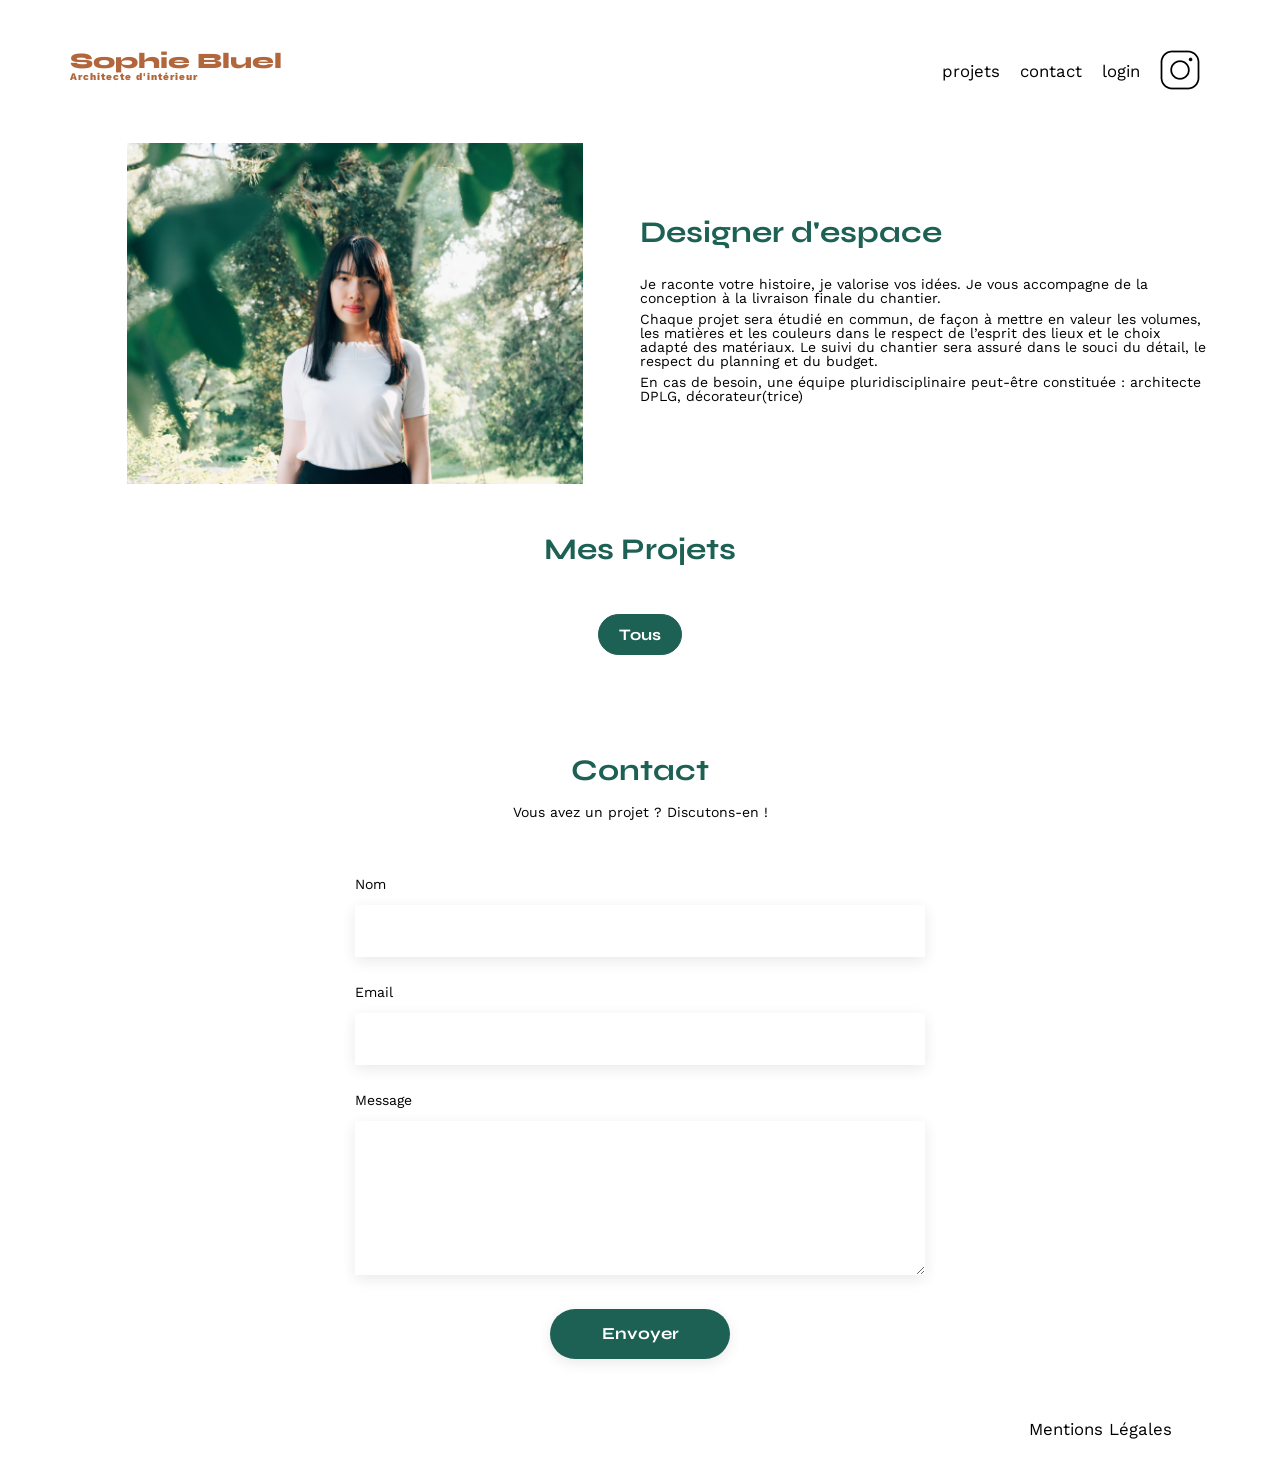
==== FrontEnd/index.html @ 62187656 "feat: portfolio Sophie Bluel - galerie dynamique, filtres, login, modale admin" ====
<!DOCTYPE html>
<html lang="fr">
<head>
	<meta charset="UTF-8">
	<title>Sophie Bluel - Architecte d'intérieur</title>
	<meta name="viewport" content="width=device-width, initial-scale=1.0">
	<link rel="preconnect" href="https://fonts.googleapis.com">
	<link rel="preconnect" href="https://fonts.gstatic.com" crossorigin>
	<link href="https://fonts.googleapis.com/css2?family=Syne:wght@700;800&family=Work+Sans&display=swap" rel="stylesheet">
	<meta name="description" content="">
	<link rel="stylesheet" href="https://cdnjs.cloudflare.com/ajax/libs/font-awesome/6.2.1/css/all.min.css">
	<link rel="stylesheet" href="./assets/style.css">
	<script src="./assets/script.js" defer></script>
</head>
<body>
<div id="admin-bar" class="admin-bar" style="display: none;">
	<i class="fa-regular fa-pen-to-square"></i>
	<span>Mode édition</span>
</div>
<header>
	<h1>Sophie Bluel <span>Architecte d'intérieur</span></h1>
	<nav>
		<ul>
			<li><a href="#portfolio">projets</a></li>
			<li><a href="#contact">contact</a></li>
			<li id="nav-login"><a href="login.html">login</a></li>
			<li><img src="./assets/icons/instagram.png" alt="Instagram"></li>
		</ul>
	</nav>
</header>
<main>
	<section id="introduction">
		<figure>
			<img src="./assets/images/sophie-bluel.png" alt="">
		</figure>
		<article>
			<h2>Designer d'espace</h2>
			<p>Je raconte votre histoire, je valorise vos idées. Je vous accompagne de la conception à la livraison finale du chantier.</p>
			<p>Chaque projet sera étudié en commun, de façon à mettre en valeur les volumes, les matières et les couleurs dans le respect de l’esprit des lieux et le choix adapté des matériaux. Le suivi du chantier sera assuré dans le souci du détail, le respect du planning et du budget.</p>
			<p>En cas de besoin, une équipe pluridisciplinaire peut-être constituée : architecte DPLG, décorateur(trice)</p>
		</article>
	</section>
	<section id="portfolio">
		<div class="portfolio-header">
			<h2>Mes Projets</h2>
			<button id="edit-projects-btn" class="edit-btn" style="display: none;">
				<i class="fa-regular fa-pen-to-square"></i> modifier
			</button>
		</div>
		<div class="filters"></div>
		<div class="gallery">
			<!-- Works will be injected here dynamically -->
		</div>
	</section>
	<section id="contact">
		<h2>Contact</h2>
		<p>Vous avez un projet ? Discutons-en !</p>
		<form action="#" method="post">
			<label for="name">Nom</label>
			<input type="text" name="name" id="name">
			<label for="email">Email</label>
			<input type="email" name="email" id="email">
			<label for="message">Message</label>
			<textarea name="message" id="message" cols="30" rows="10"></textarea>
			<input type="submit" value="Envoyer">
		</form>
	</section>
</main>

<footer>
	<nav>
		<ul>
			<li>Mentions Légales</li>
		</ul>
	</nav>
</footer>

<div id="modal" class="modal" aria-hidden="true" role="dialog" style="display: none;">
	<div class="modal-wrapper">
		<button class="close-modal"><i class="fa-solid fa-xmark"></i></button>
		
		<div id="modal-view-gallery">
			<h3 class="modal-title">Galerie photo</h3>
			<div class="modal-gallery"></div>
			<hr>
			<button class="add-photo-btn">Ajouter une photo</button>
		</div>
		
		<div id="modal-view-add" style="display: none;">
			<button class="back-modal"><i class="fa-solid fa-arrow-left"></i></button>
			<h3 class="modal-title">Ajout photo</h3>
			<form id="add-project-form">
				<div class="file-upload-container">
					<i class="fa-regular fa-image file-icon"></i>
					<label for="image-upload" class="upload-btn">+ Ajouter photo</label>
					<input type="file" id="image-upload" name="image-upload" accept="image/png, image/jpeg" style="display:none;" required>
					<p class="file-info">jpg, png : 4mo max</p>
					<img id="image-preview" src="" alt="preview" style="display:none;">
				</div>
				
				<div class="form-group">
					<label for="title">Titre</label>
					<input type="text" id="title" name="title" required>
				</div>
				
				<div class="form-group">
					<label for="category">Catégorie</label>
					<select id="category" name="category" required></select>
				</div>
				
				<hr>
				<input type="submit" value="Valider" id="submit-project" class="submit-btn" disabled>
			</form>
		</div>
	</div>
</div>

</body>
</html>
---- FrontEnd/assets/style.css ----
/* http://meyerweb.com/eric/tools/css/reset/
   v2.0 | 20110126
   License: none (public domain)
*/

html, body, div, span, applet, object, iframe,
h1, h2, h3, h4, h5, h6, p, blockquote, pre,
a, abbr, acronym, address, big, cite, code,
del, dfn, em, img, ins, kbd, q, s, samp,
small, strike, strong, sub, sup, tt, var,
b, u, i, center,
dl, dt, dd, ol, ul, li,
fieldset, form, label, legend,
table, caption, tbody, tfoot, thead, tr, th, td,
article, aside, canvas, details, embed,
figure, figcaption, footer, header, hgroup,
menu, nav, output, ruby, section, summary,
time, mark, audio, video {
	margin: 0;
	padding: 0;
	border: 0;
	font-size: 100%;
	font: inherit;
	vertical-align: baseline;
}
/* HTML5 display-role reset for older browsers */
article, aside, details, figcaption, figure,
footer, header, hgroup, menu, nav, section {
	display: block;
}
body {
	line-height: 1;
}
ol, ul {
	list-style: none;
}
blockquote, q {
	quotes: none;
}
blockquote:before, blockquote:after,
q:before, q:after {
	content: '';
	content: none;
}
table {
	border-collapse: collapse;
	border-spacing: 0;
}
/** end reset css**/
body {
	max-width: 1140px;
	margin:auto;
	font-family: 'Work Sans' ;
	font-size: 14px;
}
header {
	display: flex;
	justify-content: space-between;
	margin: 50px 0
}
section {
	margin: 50px 0
}

h1{
	display: flex;
	flex-direction: column;
	font-family: 'Syne';
	font-size: 22px;
	font-weight: 800;
	color: #B1663C
}

h1 > span {
	font-family: 'Work Sans';
	font-size:10px;
	letter-spacing: 0.1em;
;
}

h2{
	font-family: 'Syne';
	font-weight: 700;
	font-size: 30px;
	color: #1D6154
}
nav ul {
	display: flex;
	align-items: center;
	list-style-type: none;

}
nav li {
	padding: 0 10px;
	font-size: 1.2em;
}

li:hover {
	color: #B1663C;
}
#introduction {
	display: flex;
	align-items: center;
}
#introduction figure {
	flex: 1
}
#introduction img {
	display: block;
	margin: auto;
	width: 80%;
}

#introduction article {
	flex: 1
}
#introduction h2 {
	margin-bottom: 1em;
}

#introduction p {
	margin-bottom: 0.5em;
}
#portfolio h2 {
	text-align: center;
	margin-bottom: 1em;
}
.gallery {
	width: 100%;
	display: grid;
	grid-template-columns: 1fr 1fr 1fr;
	grid-column-gap: 20px;
	grid-row-gap: 20px;
}

.gallery img {
	width: 100%;

}
#contact {
	width: 50%;
margin: auto;
}
#contact > * {
	text-align: center;

}
#contact h2{
	margin-bottom: 20px;
}
#contact form {
	text-align: left;
	margin-top:30px;
	display: flex;
	flex-direction: column;
}

#contact input {
	height: 50px;
	font-size: 1.2em;
	border: none;
	box-shadow: 0px 4px 14px rgba(0, 0, 0, 0.09);
}
#contact label {
	margin: 2em 0 1em 0;
}
#contact textarea {
	border: none;
	box-shadow: 0px 4px 14px rgba(0, 0, 0, 0.09);
}

input[type="submit"]{
	font-family: 'Syne';
	font-weight: 700;
	color: white;
	background-color: #1D6154;
	margin : 2em auto ;
	width: 180px;
	text-align: center;
	border-radius: 60px ;
}

footer nav ul {
	display: flex;
	justify-content: flex-end;
	margin: 2em
}

/* Filters */
.filters {
	display: flex;
	justify-content: center;
	gap: 10px;
	margin-bottom: 50px;
}

.filter-btn {
	font-family: 'Syne';
	font-weight: 700;
	color: #1D6154;
	background-color: white;
	border: 1px solid #1D6154;
	border-radius: 60px;
	padding: 10px 20px;
	cursor: pointer;
	font-size: 16px;
	transition: all 0.2s ease-in-out;
}

.filter-btn:hover, .filter-btn.active {
	background-color: #1D6154;
	color: white;
}

/* General */
a {
	text-decoration: none;
	color: inherit;
}

/* Login */
#login {
	display: flex;
	flex-direction: column;
	align-items: center;
	margin: 100px 0;
}
#login h2 {
	margin-bottom: 30px;
}
#login form {
	display: flex;
	flex-direction: column;
	width: 350px;
}
#login label {
	margin-top: 20px;
	margin-bottom: 10px;
	color: #3D3D3D;
	font-weight: 500;
}
#login input {
	height: 50px;
	border: none;
	box-shadow: 0px 4px 14px rgba(0, 0, 0, 0.09);
	font-size: 1.2em;
	padding: 0 15px;
}
#login input[type="submit"] {
	background-color: #1D6154;
	color: white;
	border-radius: 60px;
	margin-top: 40px;
	cursor: pointer;
	font-family: 'Syne';
	font-weight: 700;
}
.forgot-pwd {
	text-align: center;
	margin-top: 20px;
	color: #3D3D3D;
	text-decoration: underline;
}
.error {
	color: red;
	text-align: center;
	margin-top: 15px;
	font-weight: bold;
}

/* Admin Bar */
.admin-bar {
	background-color: black;
	color: white;
	display: flex;
	justify-content: center;
	align-items: center;
	padding: 15px;
	gap: 10px;
}

/* Portfolio Header */
.portfolio-header {
	display: flex;
	justify-content: center;
	align-items: center;
	gap: 20px;
	margin-bottom: 20px;
}
.portfolio-header h2 {
	margin-bottom: 0;
}
.edit-btn {
	background: none;
	border: none;
	cursor: pointer;
	font-family: 'Work Sans';
	font-size: 14px;
	display: flex;
	align-items: center;
	gap: 5px;
}

/* Modal */
.modal {
	position: fixed;
	top: 0;
	left: 0;
	width: 100%;
	height: 100%;
	background-color: rgba(0, 0, 0, 0.3);
	display: flex;
	justify-content: center;
	align-items: center;
	z-index: 10;
}
.modal-wrapper {
	background-color: white;
	width: 630px;
	border-radius: 10px;
	padding: 60px;
	position: relative;
	box-sizing: border-box;
}
.close-modal, .back-modal {
	position: absolute;
	top: 20px;
	background: none;
	border: none;
	font-size: 20px;
	cursor: pointer;
}
.close-modal { right: 20px; }
.back-modal { left: 20px; }
.modal-title {
	font-family: 'Work Sans';
	font-size: 26px;
	text-align: center;
	margin-bottom: 40px;
	font-weight: 400;
}
.modal-gallery {
	display: flex;
	flex-wrap: wrap;
	gap: 10px;
	margin-bottom: 40px;
}
.modal-gallery figure {
	position: relative;
	width: calc(20% - 10px);
}
.modal-gallery img {
	width: 100%;
	display: block;
}
.delete-btn {
	position: absolute;
	top: 5px;
	right: 5px;
	background-color: black;
	color: white;
	border: none;
	border-radius: 2px;
	width: 17px;
	height: 17px;
	cursor: pointer;
	display: flex;
	justify-content: center;
	align-items: center;
	font-size: 10px;
}
.add-photo-btn {
	background-color: #1D6154;
	color: white;
	border: none;
	border-radius: 60px;
	padding: 10px 40px;
	font-family: 'Syne';
	font-weight: 700;
	display: block;
	margin: 0 auto;
	cursor: pointer;
}
hr {
	border: 0;
	border-top: 1px solid #B3B3B3;
	margin-bottom: 20px;
}

/* Form Add Project */
#add-project-form {
	display: flex;
	flex-direction: column;
}
.file-upload-container {
	background-color: #E8F1F6;
	display: flex;
	flex-direction: column;
	align-items: center;
	justify-content: center;
	height: 170px;
	border-radius: 3px;
	margin-bottom: 30px;
	position: relative;
	overflow: hidden;
}
.file-icon {
	font-size: 50px;
	color: #B9C5CC;
	margin-bottom: 10px;
}
.upload-btn {
	background-color: #CBD6DC;
	color: #306685;
	border-radius: 50px;
	padding: 10px 30px;
	cursor: pointer;
	font-weight: 500;
	margin-bottom: 5px;
}
.file-info {
	font-size: 10px;
	color: #444444;
}
#image-preview {
	position: absolute;
	top: 0;
	left: 0;
	width: 100%;
	height: 100%;
	object-fit: cover;
	z-index: 5;
}
.form-group {
	display: flex;
	flex-direction: column;
	margin-bottom: 20px;
}
.form-group label {
	margin-bottom: 10px;
	color: #3D3D3D;
	font-weight: 500;
}
.form-group input, .form-group select {
	height: 50px;
	border: none;
	box-shadow: 0px 4px 14px rgba(0, 0, 0, 0.09);
	padding: 0 15px;
}
.submit-btn {
	background-color: #1D6154;
	color: white;
	border: none;
	border-radius: 60px;
	padding: 10px 40px;
	font-family: 'Syne';
	font-weight: 700;
	display: block;
	margin: 0 auto;
	cursor: pointer;
	width: 230px;
}
.submit-btn:disabled {
	background-color: #A7A7A7;
	cursor: not-allowed;
}
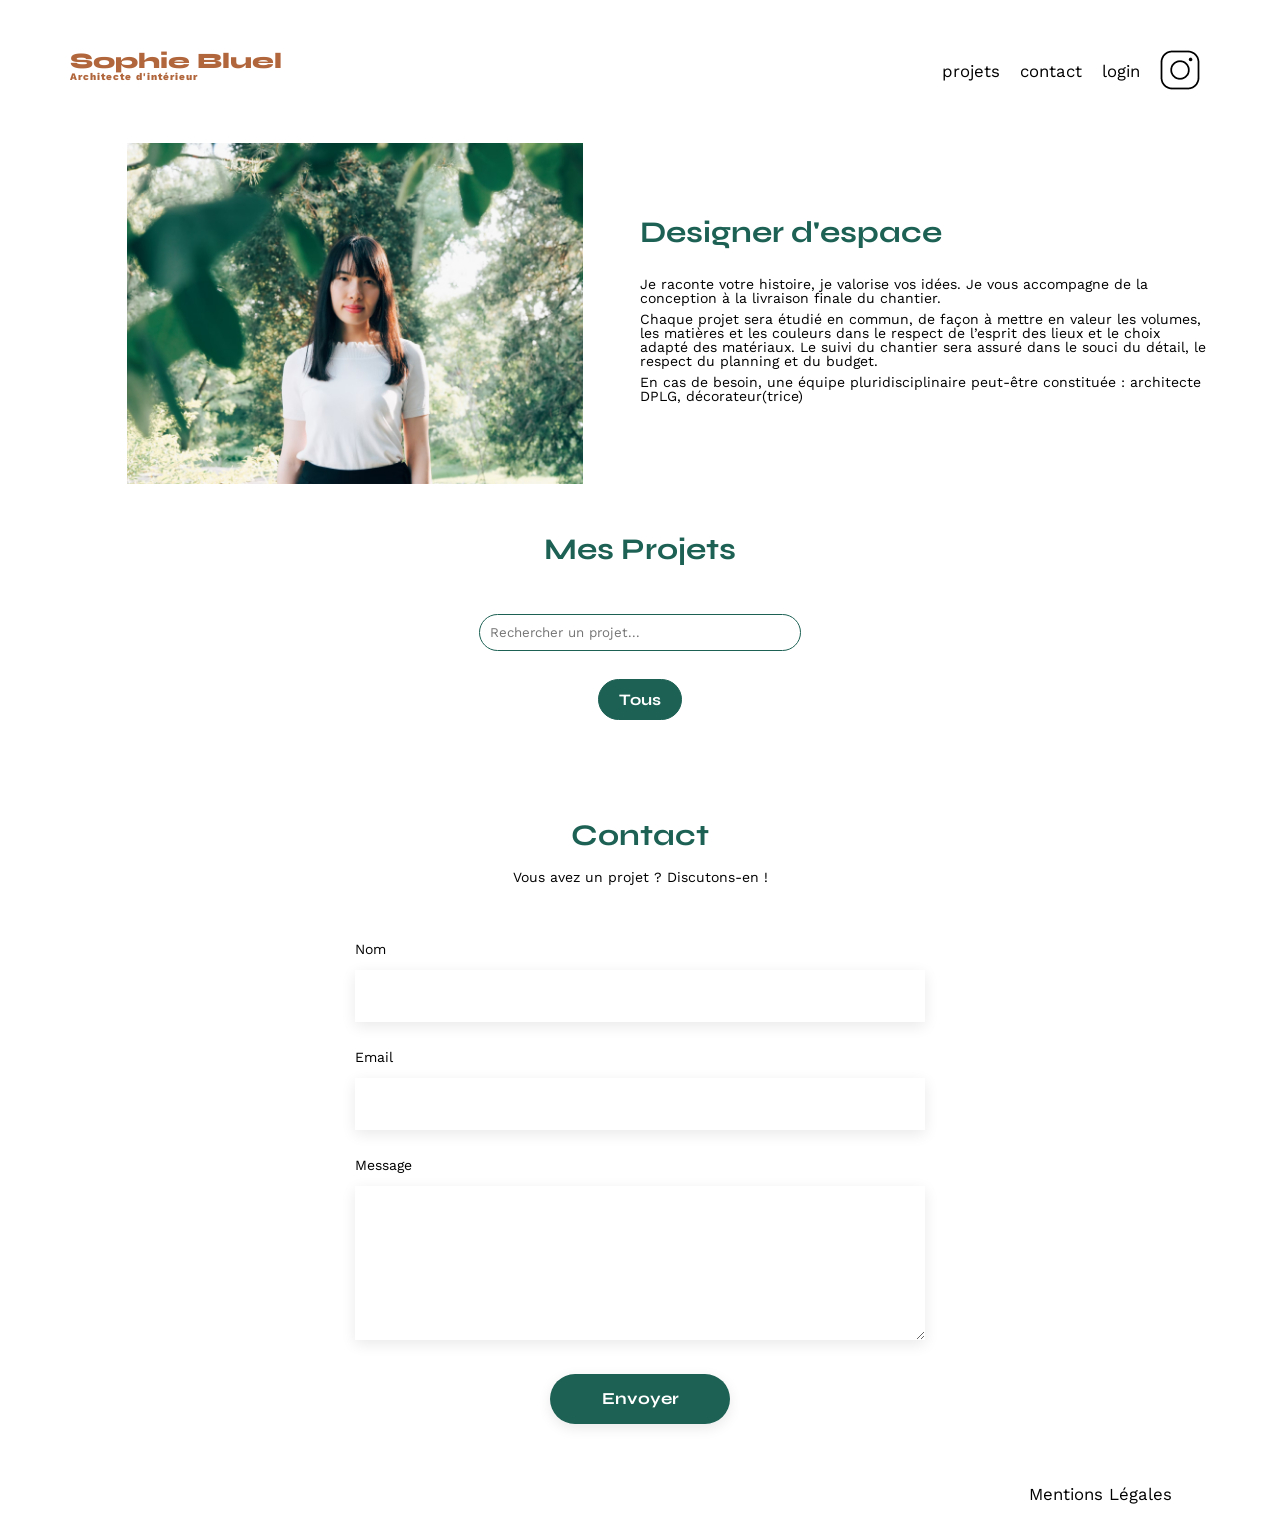
==== commit 7bdaef44: "feat: add persistent login and live search functionality" ====
--- a/FrontEnd/index.html
+++ b/FrontEnd/index.html
@@ -46,6 +46,9 @@
 			<button id="edit-projects-btn" class="edit-btn" style="display: none;">
 				<i class="fa-regular fa-pen-to-square"></i> modifier
 			</button>
+		</div>
+		<div class="search-container" style="text-align: center; margin-bottom: 2em;">
+			<input type="text" id="search-input" placeholder="Rechercher un projet..." style="padding: 10px; width: 300px; border-radius: 20px; border: 1px solid #1D6154; font-family: 'Work Sans';">
 		</div>
 		<div class="filters"></div>
 		<div class="gallery">
